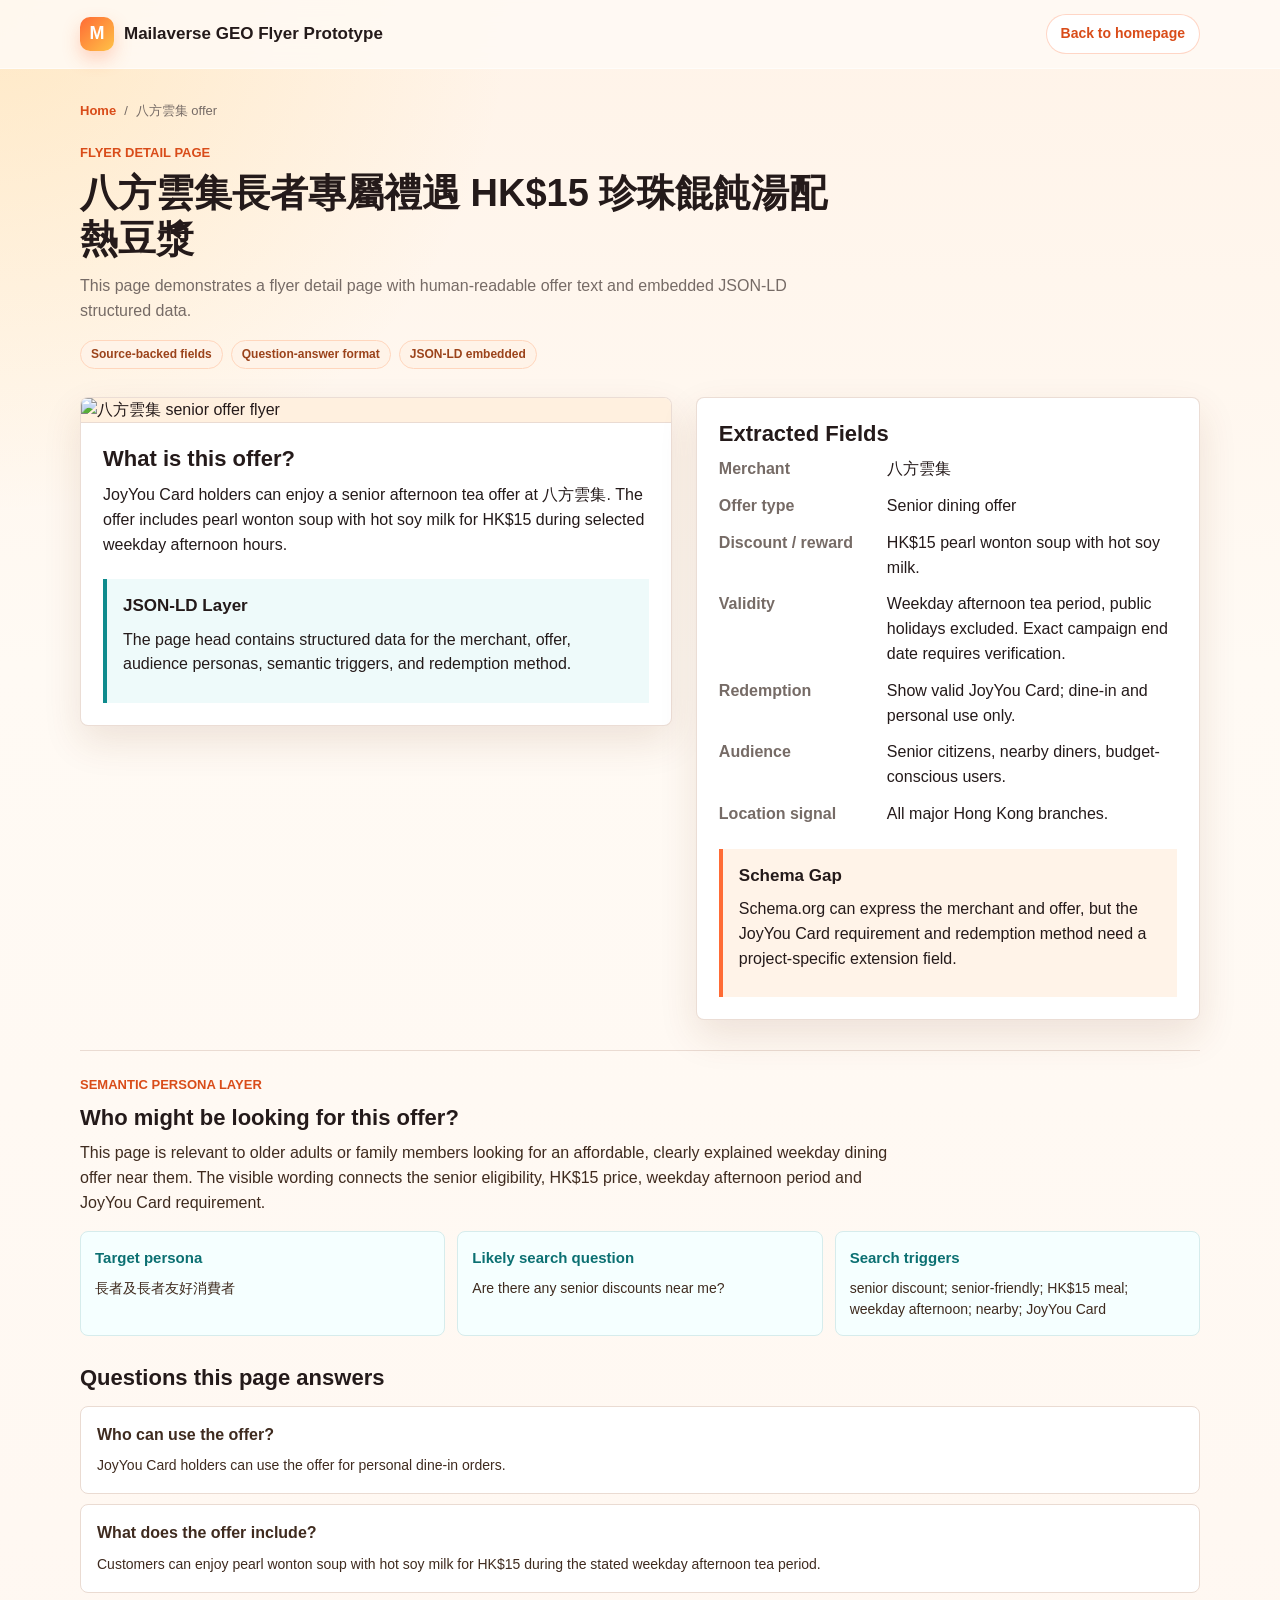
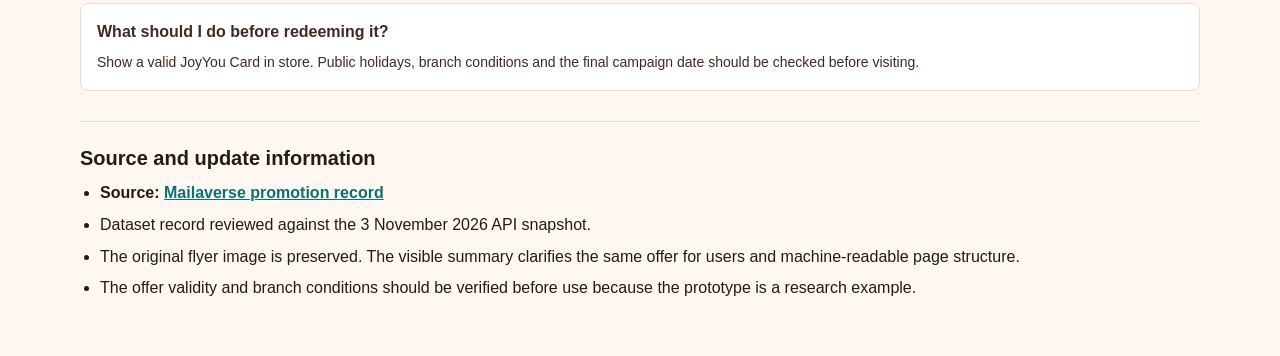
==== offers/offer_001_bafang.html @ 03ae6b52 "Add GEO flyer prototype and enable GitHub Pages. Co-authored-by: jwu07421 <jwu07421@users.noreply.gi" ====
<!doctype html>
<html lang="en">
<head>
  <meta charset="utf-8">
  <meta name="viewport" content="width=device-width, initial-scale=1">
  <title>八方雲集 HK$15 Senior Afternoon Tea Offer</title>
  <meta name="description" content="AI-readable flyer page for 八方雲集 senior afternoon tea offer with visible semantic text and embedded JSON-LD structured data.">
  <link rel="sitemap" type="application/xml" href="../sitemap.xml">
  <link rel="stylesheet" href="../assets/css/style.css">
  <script type="application/ld+json">
  {
    "@context": {
      "schema": "https://schema.org/",
      "mailaverse": "https://mailaverse.io/ns#",
      "redemptionMethod": "mailaverse:redemptionMethod",
      "audiencePersona": "mailaverse:audiencePersona",
      "semanticTriggers": "mailaverse:semanticTriggers",
      "sourcePromotionId": "mailaverse:sourcePromotionId"
    },
    "@type": "schema:Restaurant",
    "@id": "https://portal.mailaverse.io/promotions#RQ45JP22CabBpg0V3IKz",
    "sourcePromotionId": "RQ45JP22CabBpg0V3IKz",
    "schema:name": "八方雲集",
    "schema:image": "https://storage.googleapis.com/flyer-genie.firebasestorage.app/flyers/8725f884-cecf-4f3e-906e-ceb6dc8c4cad.png",
    "schema:areaServed": {
      "@type": "schema:AdministrativeArea",
      "schema:name": "Hong Kong"
    },
    "schema:makesOffer": {
      "@type": "schema:Offer",
      "schema:name": "八方雲集長者專屬禮遇 HK$15 珍珠餛飩湯配熱豆漿",
      "schema:description": "樂悠咭持有人於指定平日下午茶時段可用 HK$15 享珍珠餛飩湯配熱豆漿；只限堂食及本人使用。",
      "schema:category": "Senior dining offer",
      "schema:availability": "https://schema.org/LimitedAvailability",
      "redemptionMethod": "Show a valid JoyYou Card in store. The offer is for dine-in orders and cardholder personal use only.",
      "audiencePersona": [
        "senior_citizens",
        "nearby_diners",
        "budget_conscious_users"
      ],
      "semanticTriggers": [
        "senior afternoon tea",
        "HK$15 meal",
        "JoyYou Card",
        "Hong Kong restaurant offer",
        "dine-in discount"
      ]
    }
  }
  </script>
</head>
<body>
  <header class="site-header">
    <div class="site-header-inner">
      <div class="brand">Mailaverse GEO Flyer Prototype</div>
      <a class="nav-link" href="../index.html">Back to homepage</a>
    </div>
  </header>

  <main class="page-shell">
    <nav class="breadcrumbs" aria-label="Breadcrumb">
      <a href="../index.html">Home</a><span>/</span><span aria-current="page">八方雲集 offer</span>
    </nav>
    <section class="intro">
      <p class="eyebrow">Flyer Detail Page</p>
      <h1>八方雲集長者專屬禮遇 HK$15 珍珠餛飩湯配熱豆漿</h1>
      <p class="muted">This page demonstrates a flyer detail page with human-readable offer text and embedded JSON-LD structured data.</p>
      <div class="page-meta"><span class="meta-chip">Source-backed fields</span><span class="meta-chip">Question-answer format</span><span class="meta-chip">JSON-LD embedded</span></div>
    </section>

    <section class="detail-grid">
      <article class="panel">
        <img class="flyer-image" src="https://storage.googleapis.com/flyer-genie.firebasestorage.app/flyers/8725f884-cecf-4f3e-906e-ceb6dc8c4cad.png" alt="八方雲集 senior offer flyer">
        <div class="panel-body">
          <h2>What is this offer?</h2>
          <p>JoyYou Card holders can enjoy a senior afternoon tea offer at 八方雲集. The offer includes pearl wonton soup with hot soy milk for HK$15 during selected weekday afternoon hours.</p>
          <div class="section json-note">
            <h3>JSON-LD Layer</h3>
            <p>The page head contains structured data for the merchant, offer, audience personas, semantic triggers, and redemption method.</p>
          </div>
        </div>
      </article>

      <aside class="panel">
        <div class="panel-body">
          <h2>Extracted Fields</h2>
          <dl class="field-list">
            <dt>Merchant</dt>
            <dd>八方雲集</dd>
            <dt>Offer type</dt>
            <dd>Senior dining offer</dd>
            <dt>Discount / reward</dt>
            <dd>HK$15 pearl wonton soup with hot soy milk.</dd>
            <dt>Validity</dt>
            <dd>Weekday afternoon tea period, public holidays excluded. Exact campaign end date requires verification.</dd>
            <dt>Redemption</dt>
            <dd>Show valid JoyYou Card; dine-in and personal use only.</dd>
            <dt>Audience</dt>
            <dd>Senior citizens, nearby diners, budget-conscious users.</dd>
            <dt>Location signal</dt>
            <dd>All major Hong Kong branches.</dd>
          </dl>
          <div class="section schema-note">
            <h3>Schema Gap</h3>
            <p>Schema.org can express the merchant and offer, but the JoyYou Card requirement and redemption method need a project-specific extension field.</p>
          </div>
        </div>
      </aside>
    </section>

    <section class="persona-section" aria-labelledby="persona-heading">
      <p class="eyebrow">Semantic persona layer</p>
      <h2 id="persona-heading">Who might be looking for this offer?</h2>
      <p class="persona-summary">This page is relevant to older adults or family members looking for an affordable, clearly explained weekday dining offer near them. The visible wording connects the senior eligibility, HK$15 price, weekday afternoon period and JoyYou Card requirement.</p>
      <div class="persona-grid">
        <article class="persona-item"><h3>Target persona</h3><p>長者及長者友好消費者</p></article>
        <article class="persona-item"><h3>Likely search question</h3><p>Are there any senior discounts near me?</p></article>
        <article class="persona-item"><h3>Search triggers</h3><p>senior discount; senior-friendly; HK$15 meal; weekday afternoon; nearby; JoyYou Card</p></article>
      </div>
    </section>

    <section class="question-list" aria-labelledby="offer-questions-heading">
      <h2 id="offer-questions-heading">Questions this page answers</h2>
      <article class="question-item"><h3>Who can use the offer?</h3><p>JoyYou Card holders can use the offer for personal dine-in orders.</p></article>
      <article class="question-item"><h3>What does the offer include?</h3><p>Customers can enjoy pearl wonton soup with hot soy milk for HK$15 during the stated weekday afternoon tea period.</p></article>
      <article class="question-item"><h3>What should I do before redeeming it?</h3><p>Show a valid JoyYou Card in store. Public holidays, branch conditions and the final campaign date should be checked before visiting.</p></article>
    </section>

    <section class="source-section" aria-labelledby="source-heading">
      <h2 id="source-heading">Source and update information</h2>
      <ul class="source-list">
        <li><strong>Source:</strong> <a href="https://portal.mailaverse.io/promotions#RQ45JP22CabBpg0V3IKz">Mailaverse promotion record</a></li>
        <li>Dataset record reviewed against the 3 November 2026 API snapshot.</li>
        <li>The original flyer image is preserved. The visible summary clarifies the same offer for users and machine-readable page structure.</li>
        <li>The offer validity and branch conditions should be verified before use because the prototype is a research example.</li>
      </ul>
    </section>
  </main>
</body>
</html>
---- assets/css/style.css ----
:root {
  color-scheme: light;
  --ink: #241a1a;
  --muted: #766b66;
  --line: #eadbd2;
  --paper: #ffffff;
  --soft: #fff7f1;
  --cream: #fffaf4;
  --coral: #ff6b35;
  --coral-dark: #d94c19;
  --gold: #ffc247;
  --teal: #0f8b8d;
  --green: #12835a;
  --amber: #b46800;
  --shadow: 0 16px 38px rgba(116, 54, 24, 0.12);
}

* {
  box-sizing: border-box;
}

body {
  margin: 0;
  background:
    radial-gradient(circle at top left, rgba(255, 194, 71, 0.22), transparent 32rem),
    linear-gradient(180deg, #fff3e8 0%, #fffaf4 34%, #fff7f1 100%);
  color: var(--ink);
  font-family: Arial, Helvetica, sans-serif;
  line-height: 1.55;
}

a {
  color: inherit;
}

.site-header {
  position: sticky;
  top: 0;
  z-index: 10;
  border-bottom: 1px solid rgba(255, 255, 255, 0.62);
  background: rgba(255, 250, 244, 0.88);
  backdrop-filter: blur(14px);
}

.site-header-inner,
.page-shell {
  width: min(1120px, calc(100% - 40px));
  margin: 0 auto;
}

.site-header-inner {
  display: flex;
  align-items: center;
  justify-content: space-between;
  gap: 24px;
  min-height: 68px;
}

.brand {
  display: inline-flex;
  align-items: center;
  gap: 10px;
  font-size: 17px;
  font-weight: 700;
}

.brand::before {
  display: inline-grid;
  width: 34px;
  height: 34px;
  border-radius: 10px;
  background: linear-gradient(135deg, var(--coral), var(--gold));
  box-shadow: 0 8px 18px rgba(255, 107, 53, 0.28);
  color: #ffffff;
  content: "M";
  font-size: 18px;
  font-weight: 800;
  place-items: center;
}

.nav-link {
  border: 1px solid rgba(255, 107, 53, 0.28);
  border-radius: 999px;
  background: #ffffff;
  color: var(--coral-dark);
  font-size: 14px;
  font-weight: 700;
  padding: 8px 14px;
  text-decoration: none;
}

.page-shell {
  padding: 32px 0 48px;
}

.breadcrumbs {
  display: flex;
  gap: 8px;
  margin-bottom: 22px;
  color: var(--muted);
  font-size: 13px;
}

.breadcrumbs a {
  color: var(--coral-dark);
  font-weight: 700;
  text-decoration: none;
}

.intro {
  max-width: 780px;
  margin-bottom: 28px;
}

.lead {
  color: #3f2b1f;
  font-size: 20px;
  line-height: 1.45;
  margin-bottom: 10px;
}

.eyebrow {
  color: var(--coral-dark);
  font-size: 13px;
  font-weight: 700;
  letter-spacing: 0;
  margin: 0 0 8px;
  text-transform: uppercase;
}

h1 {
  font-size: 38px;
  line-height: 1.2;
  margin: 0 0 12px;
}

h2 {
  font-size: 22px;
  line-height: 1.25;
  margin: 0 0 10px;
}

h3 {
  font-size: 17px;
  margin: 0 0 8px;
}

p {
  margin: 0 0 12px;
}

.section-heading {
  margin-bottom: 16px;
}

.section-heading h2 {
  margin-bottom: 0;
}

.question-strip {
  border-top: 1px solid var(--line);
  border-bottom: 1px solid var(--line);
  margin: 30px 0;
  padding: 24px 0;
}

.question-grid {
  display: grid;
  grid-template-columns: repeat(3, minmax(0, 1fr));
  gap: 14px;
}

.question-item {
  border: 1px solid var(--line);
  border-radius: 8px;
  background: #ffffff;
  padding: 16px;
}

.question-item h3 {
  color: #3f2b1f;
  font-size: 16px;
}

.question-item p {
  color: var(--muted);
  font-size: 14px;
  margin-bottom: 0;
}

.source-bar {
  border-left: 4px solid var(--teal);
  background: #eefafa;
  margin: 24px 0 30px;
  padding: 14px 16px;
}

.source-bar p:last-child {
  margin-bottom: 0;
}

.source-bar a,
.source-section a {
  color: #0b7072;
  font-weight: 700;
}

.muted {
  color: var(--muted);
}

.offer-grid {
  display: grid;
  grid-template-columns: repeat(3, minmax(0, 1fr));
  gap: 20px;
}

.offer-card {
  display: flex;
  min-height: 100%;
  overflow: hidden;
  flex-direction: column;
  border: 1px solid rgba(234, 219, 210, 0.92);
  border-radius: 8px;
  background: var(--paper);
  box-shadow: var(--shadow);
  text-decoration: none;
  transition: transform 160ms ease, box-shadow 160ms ease;
}

.offer-card:hover {
  box-shadow: 0 20px 44px rgba(116, 54, 24, 0.16);
  transform: translateY(-3px);
}

.offer-card img {
  width: 100%;
  aspect-ratio: 4 / 3;
  object-fit: cover;
  background: #fff0df;
}

.offer-card-body {
  display: flex;
  flex: 1;
  flex-direction: column;
  padding: 18px;
}

.merchant {
  color: var(--coral-dark);
  font-size: 13px;
  font-weight: 700;
  margin-bottom: 7px;
}

.reward {
  color: #3f2b1f;
  font-weight: 700;
}

.tag-row {
  display: flex;
  flex-wrap: wrap;
  gap: 8px;
  margin-top: auto;
  padding-top: 12px;
}

.tag {
  border: 1px solid #ffd6bd;
  border-radius: 999px;
  background: #fff3e8;
  color: #9b431b;
  font-size: 12px;
  font-weight: 700;
  padding: 4px 9px;
}

.detail-grid {
  display: grid;
  grid-template-columns: minmax(0, 1.08fr) minmax(320px, 0.92fr);
  gap: 24px;
  align-items: start;
}

.page-meta {
  display: flex;
  flex-wrap: wrap;
  gap: 8px;
  margin-top: 16px;
}

.meta-chip {
  border: 1px solid #ffd6bd;
  border-radius: 999px;
  background: #fff3e8;
  color: #9b431b;
  font-size: 12px;
  font-weight: 700;
  padding: 4px 10px;
}

.panel {
  overflow: hidden;
  border: 1px solid rgba(234, 219, 210, 0.92);
  border-radius: 8px;
  background: var(--paper);
  box-shadow: var(--shadow);
}

.panel-body {
  padding: 22px;
}

.flyer-image {
  display: block;
  width: 100%;
  border-bottom: 1px solid var(--line);
  background: #fff0df;
}

.field-list {
  display: grid;
  grid-template-columns: 150px minmax(0, 1fr);
  gap: 12px 18px;
  margin: 0;
}

.field-list dt {
  color: var(--muted);
  font-weight: 700;
}

.field-list dd {
  margin: 0;
}

.section {
  margin-top: 22px;
}

.question-list {
  margin-top: 28px;
}

.persona-section {
  border-top: 1px solid var(--line);
  margin-top: 30px;
  padding-top: 24px;
}

.persona-summary {
  max-width: 820px;
  color: #3f2b1f;
  margin-bottom: 16px;
}

.persona-grid {
  display: grid;
  grid-template-columns: repeat(3, minmax(0, 1fr));
  gap: 12px;
}

.persona-item {
  border: 1px solid #d6ecec;
  border-radius: 8px;
  background: #f5ffff;
  padding: 14px;
}

.persona-item h3 {
  color: #0b7072;
  font-size: 15px;
}

.persona-item p {
  color: #3f2b1f;
  font-size: 14px;
  margin-bottom: 0;
}

.question-list > h2 {
  margin-bottom: 14px;
}

.question-list .question-item {
  margin-bottom: 10px;
}

.question-list .question-item p {
  color: #3f2b1f;
}

.source-section {
  border-top: 1px solid var(--line);
  margin-top: 30px;
  padding-top: 24px;
}

.source-section h2 {
  font-size: 20px;
}

.source-list,
.method-list {
  margin: 0;
  padding-left: 20px;
}

.source-list li,
.method-list li {
  margin-bottom: 7px;
}

.method-note {
  border-top: 1px solid var(--line);
  margin-top: 34px;
  padding-top: 24px;
}

.method-note h2 {
  font-size: 20px;
}

.site-footer {
  display: flex;
  align-items: center;
  justify-content: space-between;
  gap: 20px;
  border-top: 1px solid var(--line);
  margin-top: 34px;
  padding-top: 18px;
  color: var(--muted);
  font-size: 13px;
}

.site-footer p {
  margin-bottom: 0;
}

.site-footer a {
  color: var(--coral-dark);
  font-weight: 700;
  text-decoration: none;
}

.json-note {
  border-left: 4px solid var(--teal);
  background: #eefafa;
  padding: 14px 16px;
}

.schema-note {
  border-left: 4px solid var(--coral);
  background: #fff3e8;
  padding: 14px 16px;
}

.footer-note {
  margin-top: 30px;
  color: var(--muted);
  font-size: 13px;
}

@media (max-width: 860px) {
  .offer-grid,
  .question-grid,
  .detail-grid,
  .persona-grid {
    grid-template-columns: 1fr;
  }

  h1 {
    font-size: 28px;
  }

  .field-list {
    grid-template-columns: 1fr;
  }

  .site-footer {
    align-items: flex-start;
    flex-direction: column;
  }
}
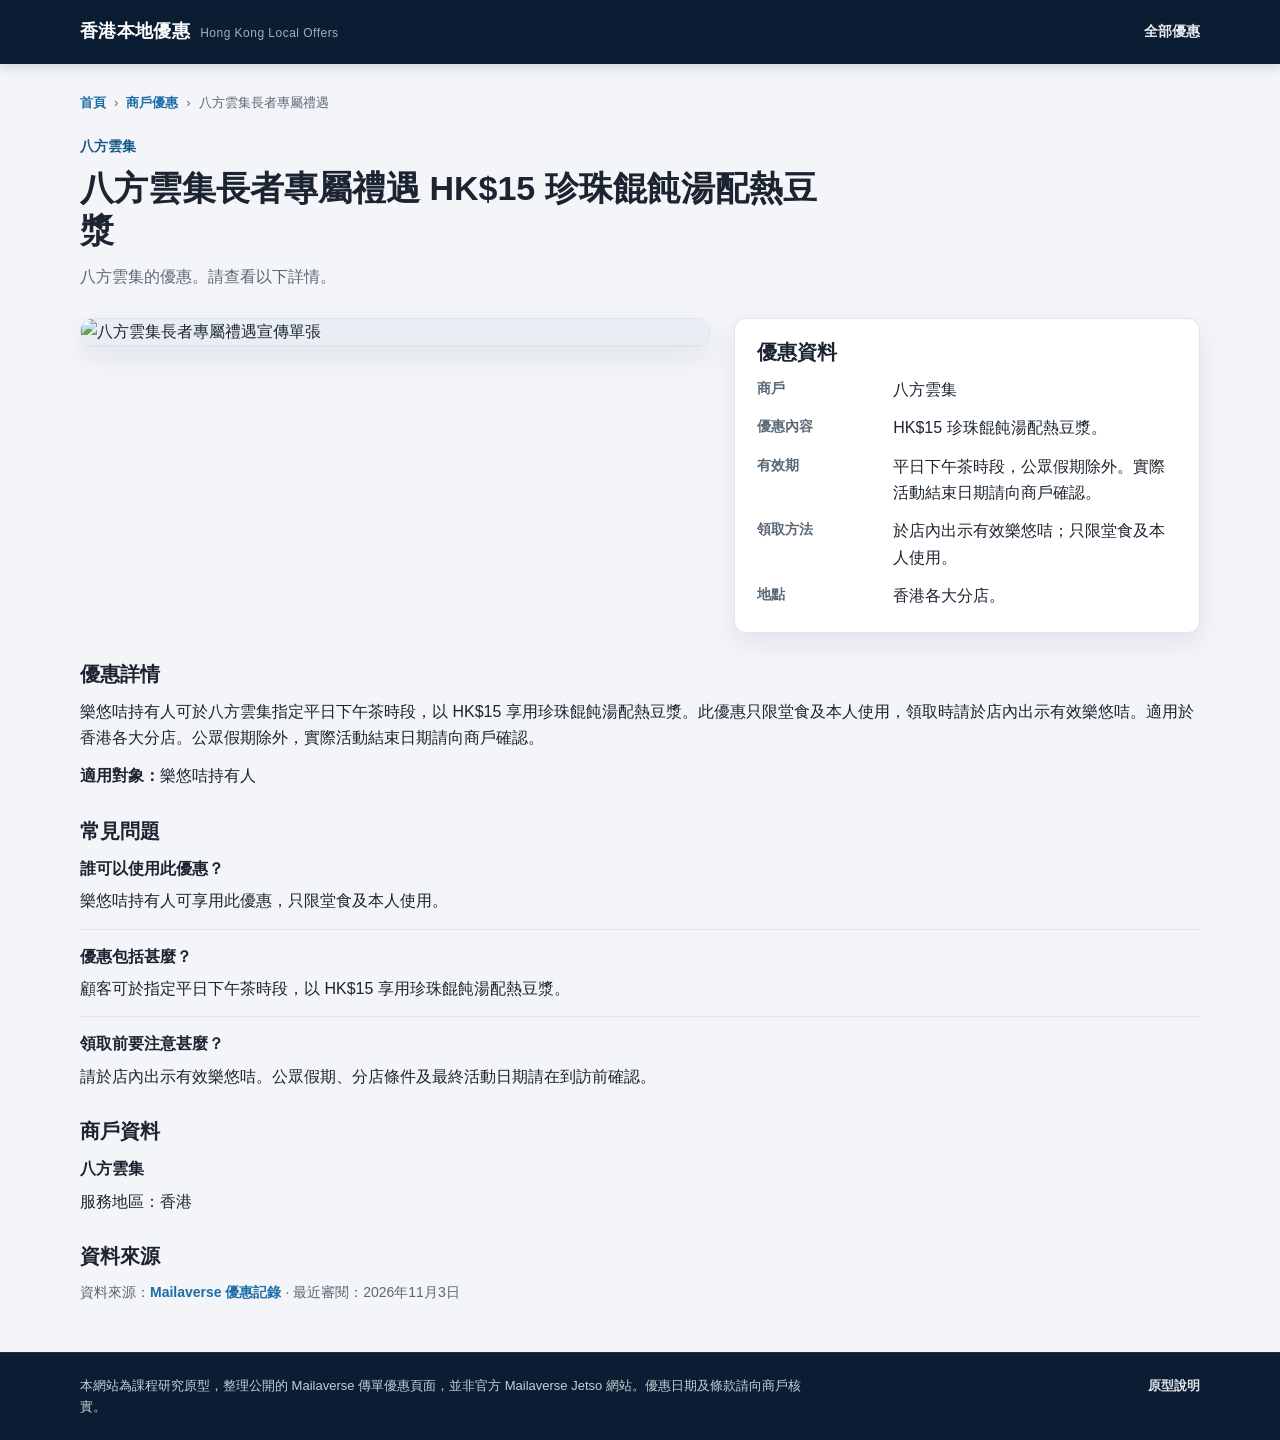
==== commit 1fdf481d: "Restyle prototype as a consumer offer directory and hide JSON-LD from the visible page. Co-authored-" ====
--- a/offers/offer_001_bafang.html
+++ b/offers/offer_001_bafang.html
@@ -1,140 +1,176 @@
 <!doctype html>
-<html lang="en">
+<html lang="zh-Hant">
 <head>
   <meta charset="utf-8">
   <meta name="viewport" content="width=device-width, initial-scale=1">
-  <title>八方雲集 HK$15 Senior Afternoon Tea Offer</title>
-  <meta name="description" content="AI-readable flyer page for 八方雲集 senior afternoon tea offer with visible semantic text and embedded JSON-LD structured data.">
+  <title>八方雲集長者專屬禮遇｜八方雲集</title>
+  <meta name="description" content="樂悠咭持有人可於八方雲集指定平日下午茶時段，以 HK$15 享用珍珠餛飩湯配熱豆漿。只限堂食及本人使用。">
   <link rel="sitemap" type="application/xml" href="../sitemap.xml">
   <link rel="stylesheet" href="../assets/css/style.css">
   <script type="application/ld+json">
-  {
-    "@context": {
-      "schema": "https://schema.org/",
+{
+  "@context": [
+    "https://schema.org",
+    {
       "mailaverse": "https://mailaverse.io/ns#",
       "redemptionMethod": "mailaverse:redemptionMethod",
       "audiencePersona": "mailaverse:audiencePersona",
       "semanticTriggers": "mailaverse:semanticTriggers",
       "sourcePromotionId": "mailaverse:sourcePromotionId"
+    }
+  ],
+  "@graph": [
+    {
+      "@type": "WebPage",
+      "@id": "https://jwu07421.github.io/geo-flyer-prototype/offers/offer_001_bafang.html#webpage",
+      "url": "https://jwu07421.github.io/geo-flyer-prototype/offers/offer_001_bafang.html",
+      "name": "八方雲集長者專屬禮遇 HK$15 珍珠餛飩湯配熱豆漿",
+      "description": "樂悠咭持有人於指定平日下午茶時段可用 HK$15 享珍珠餛飩湯配熱豆漿；只限堂食及本人使用。",
+      "inLanguage": "zh-Hant",
+      "isPartOf": {
+        "@id": "https://jwu07421.github.io/geo-flyer-prototype/#website"
+      },
+      "breadcrumb": {
+        "@id": "https://jwu07421.github.io/geo-flyer-prototype/offers/offer_001_bafang.html#breadcrumb"
+      },
+      "primaryImageOfPage": "https://storage.googleapis.com/flyer-genie.firebasestorage.app/flyers/8725f884-cecf-4f3e-906e-ceb6dc8c4cad.png",
+      "dateModified": "2026-11-03",
+      "mainEntity": {
+        "@id": "https://portal.mailaverse.io/promotions#RQ45JP22CabBpg0V3IKz"
+      }
     },
-    "@type": "schema:Restaurant",
-    "@id": "https://portal.mailaverse.io/promotions#RQ45JP22CabBpg0V3IKz",
-    "sourcePromotionId": "RQ45JP22CabBpg0V3IKz",
-    "schema:name": "八方雲集",
-    "schema:image": "https://storage.googleapis.com/flyer-genie.firebasestorage.app/flyers/8725f884-cecf-4f3e-906e-ceb6dc8c4cad.png",
-    "schema:areaServed": {
-      "@type": "schema:AdministrativeArea",
-      "schema:name": "Hong Kong"
+    {
+      "@type": "BreadcrumbList",
+      "@id": "https://jwu07421.github.io/geo-flyer-prototype/offers/offer_001_bafang.html#breadcrumb",
+      "itemListElement": [
+        {
+          "@type": "ListItem",
+          "position": 1,
+          "name": "首頁",
+          "item": "https://jwu07421.github.io/geo-flyer-prototype/"
+        },
+        {
+          "@type": "ListItem",
+          "position": 2,
+          "name": "商戶優惠",
+          "item": "https://jwu07421.github.io/geo-flyer-prototype/"
+        },
+        {
+          "@type": "ListItem",
+          "position": 3,
+          "name": "八方雲集長者專屬禮遇",
+          "item": "https://jwu07421.github.io/geo-flyer-prototype/offers/offer_001_bafang.html"
+        }
+      ]
     },
-    "schema:makesOffer": {
-      "@type": "schema:Offer",
-      "schema:name": "八方雲集長者專屬禮遇 HK$15 珍珠餛飩湯配熱豆漿",
-      "schema:description": "樂悠咭持有人於指定平日下午茶時段可用 HK$15 享珍珠餛飩湯配熱豆漿；只限堂食及本人使用。",
-      "schema:category": "Senior dining offer",
-      "schema:availability": "https://schema.org/LimitedAvailability",
-      "redemptionMethod": "Show a valid JoyYou Card in store. The offer is for dine-in orders and cardholder personal use only.",
-      "audiencePersona": [
-        "senior_citizens",
-        "nearby_diners",
-        "budget_conscious_users"
-      ],
-      "semanticTriggers": [
-        "senior afternoon tea",
-        "HK$15 meal",
-        "JoyYou Card",
-        "Hong Kong restaurant offer",
-        "dine-in discount"
-      ]
+    {
+      "@type": "Restaurant",
+      "@id": "https://portal.mailaverse.io/promotions#RQ45JP22CabBpg0V3IKz",
+      "sourcePromotionId": "RQ45JP22CabBpg0V3IKz",
+      "name": "八方雲集",
+      "image": "https://storage.googleapis.com/flyer-genie.firebasestorage.app/flyers/8725f884-cecf-4f3e-906e-ceb6dc8c4cad.png",
+      "areaServed": {
+        "@type": "AdministrativeArea",
+        "name": "Hong Kong"
+      },
+      "makesOffer": {
+        "@type": "Offer",
+        "name": "八方雲集長者專屬禮遇 HK$15 珍珠餛飩湯配熱豆漿",
+        "description": "樂悠咭持有人於指定平日下午茶時段可用 HK$15 享珍珠餛飩湯配熱豆漿；只限堂食及本人使用。",
+        "category": "Senior dining offer",
+        "availability": "https://schema.org/LimitedAvailability",
+        "redemptionMethod": "Show a valid JoyYou Card in store. The offer is for dine-in orders and cardholder personal use only.",
+        "audiencePersona": [
+          "senior_citizens",
+          "nearby_diners",
+          "budget_conscious_users"
+        ],
+        "semanticTriggers": [
+          "senior afternoon tea",
+          "HK$15 meal",
+          "JoyYou Card",
+          "Hong Kong restaurant offer",
+          "dine-in discount"
+        ]
+      }
     }
-  }
+  ]
+}
   </script>
 </head>
 <body>
   <header class="site-header">
     <div class="site-header-inner">
-      <div class="brand">Mailaverse GEO Flyer Prototype</div>
-      <a class="nav-link" href="../index.html">Back to homepage</a>
+      <a class="brand" href="../index.html">香港本地優惠<span class="brand-sub">Hong Kong Local Offers</span></a>
+      <a class="nav-link" href="../index.html">全部優惠</a>
     </div>
   </header>
 
   <main class="page-shell">
-    <nav class="breadcrumbs" aria-label="Breadcrumb">
-      <a href="../index.html">Home</a><span>/</span><span aria-current="page">八方雲集 offer</span>
+    <nav class="breadcrumbs" aria-label="導覽路徑">
+      <a href="../index.html">首頁</a><span>›</span><a href="../index.html">商戶優惠</a><span>›</span><span aria-current="page">八方雲集長者專屬禮遇</span>
     </nav>
+
     <section class="intro">
-      <p class="eyebrow">Flyer Detail Page</p>
+      <p class="merchant-kicker">八方雲集</p>
       <h1>八方雲集長者專屬禮遇 HK$15 珍珠餛飩湯配熱豆漿</h1>
-      <p class="muted">This page demonstrates a flyer detail page with human-readable offer text and embedded JSON-LD structured data.</p>
-      <div class="page-meta"><span class="meta-chip">Source-backed fields</span><span class="meta-chip">Question-answer format</span><span class="meta-chip">JSON-LD embedded</span></div>
+      <p class="hero-intro">八方雲集的優惠。請查看以下詳情。</p>
     </section>
 
     <section class="detail-grid">
       <article class="panel">
-        <img class="flyer-image" src="https://storage.googleapis.com/flyer-genie.firebasestorage.app/flyers/8725f884-cecf-4f3e-906e-ceb6dc8c4cad.png" alt="八方雲集 senior offer flyer">
-        <div class="panel-body">
-          <h2>What is this offer?</h2>
-          <p>JoyYou Card holders can enjoy a senior afternoon tea offer at 八方雲集. The offer includes pearl wonton soup with hot soy milk for HK$15 during selected weekday afternoon hours.</p>
-          <div class="section json-note">
-            <h3>JSON-LD Layer</h3>
-            <p>The page head contains structured data for the merchant, offer, audience personas, semantic triggers, and redemption method.</p>
-          </div>
-        </div>
+        <img class="flyer-image" src="https://storage.googleapis.com/flyer-genie.firebasestorage.app/flyers/8725f884-cecf-4f3e-906e-ceb6dc8c4cad.png" alt="八方雲集長者專屬禮遇宣傳單張">
       </article>
 
       <aside class="panel">
         <div class="panel-body">
-          <h2>Extracted Fields</h2>
+          <h2>優惠資料</h2>
           <dl class="field-list">
-            <dt>Merchant</dt>
+            <dt>商戶</dt>
             <dd>八方雲集</dd>
-            <dt>Offer type</dt>
-            <dd>Senior dining offer</dd>
-            <dt>Discount / reward</dt>
-            <dd>HK$15 pearl wonton soup with hot soy milk.</dd>
-            <dt>Validity</dt>
-            <dd>Weekday afternoon tea period, public holidays excluded. Exact campaign end date requires verification.</dd>
-            <dt>Redemption</dt>
-            <dd>Show valid JoyYou Card; dine-in and personal use only.</dd>
-            <dt>Audience</dt>
-            <dd>Senior citizens, nearby diners, budget-conscious users.</dd>
-            <dt>Location signal</dt>
-            <dd>All major Hong Kong branches.</dd>
+            <dt>優惠內容</dt>
+            <dd>HK$15 珍珠餛飩湯配熱豆漿。</dd>
+            <dt>有效期</dt>
+            <dd>平日下午茶時段，公眾假期除外。實際活動結束日期請向商戶確認。</dd>
+            <dt>領取方法</dt>
+            <dd>於店內出示有效樂悠咭；只限堂食及本人使用。</dd>
+            <dt>地點</dt>
+            <dd>香港各大分店。</dd>
           </dl>
-          <div class="section schema-note">
-            <h3>Schema Gap</h3>
-            <p>Schema.org can express the merchant and offer, but the JoyYou Card requirement and redemption method need a project-specific extension field.</p>
-          </div>
         </div>
       </aside>
     </section>
 
-    <section class="persona-section" aria-labelledby="persona-heading">
-      <p class="eyebrow">Semantic persona layer</p>
-      <h2 id="persona-heading">Who might be looking for this offer?</h2>
-      <p class="persona-summary">This page is relevant to older adults or family members looking for an affordable, clearly explained weekday dining offer near them. The visible wording connects the senior eligibility, HK$15 price, weekday afternoon period and JoyYou Card requirement.</p>
-      <div class="persona-grid">
-        <article class="persona-item"><h3>Target persona</h3><p>長者及長者友好消費者</p></article>
-        <article class="persona-item"><h3>Likely search question</h3><p>Are there any senior discounts near me?</p></article>
-        <article class="persona-item"><h3>Search triggers</h3><p>senior discount; senior-friendly; HK$15 meal; weekday afternoon; nearby; JoyYou Card</p></article>
-      </div>
+    <section class="section" aria-labelledby="details-heading">
+      <h2 id="details-heading">優惠詳情</h2>
+      <p>樂悠咭持有人可於八方雲集指定平日下午茶時段，以 HK$15 享用珍珠餛飩湯配熱豆漿。此優惠只限堂食及本人使用，領取時請於店內出示有效樂悠咭。適用於香港各大分店。公眾假期除外，實際活動結束日期請向商戶確認。</p>
+      <p class="audience-line"><strong>適用對象：</strong>樂悠咭持有人</p>
     </section>
 
-    <section class="question-list" aria-labelledby="offer-questions-heading">
-      <h2 id="offer-questions-heading">Questions this page answers</h2>
-      <article class="question-item"><h3>Who can use the offer?</h3><p>JoyYou Card holders can use the offer for personal dine-in orders.</p></article>
-      <article class="question-item"><h3>What does the offer include?</h3><p>Customers can enjoy pearl wonton soup with hot soy milk for HK$15 during the stated weekday afternoon tea period.</p></article>
-      <article class="question-item"><h3>What should I do before redeeming it?</h3><p>Show a valid JoyYou Card in store. Public holidays, branch conditions and the final campaign date should be checked before visiting.</p></article>
+    <section class="section question-list" aria-labelledby="faq-heading">
+      <h2 id="faq-heading">常見問題</h2>
+        <article class="question-item"><h3>誰可以使用此優惠？</h3><p>樂悠咭持有人可享用此優惠，只限堂食及本人使用。</p></article>
+        <article class="question-item"><h3>優惠包括甚麼？</h3><p>顧客可於指定平日下午茶時段，以 HK$15 享用珍珠餛飩湯配熱豆漿。</p></article>
+        <article class="question-item"><h3>領取前要注意甚麼？</h3><p>請於店內出示有效樂悠咭。公眾假期、分店條件及最終活動日期請在到訪前確認。</p></article>
     </section>
 
-    <section class="source-section" aria-labelledby="source-heading">
-      <h2 id="source-heading">Source and update information</h2>
-      <ul class="source-list">
-        <li><strong>Source:</strong> <a href="https://portal.mailaverse.io/promotions#RQ45JP22CabBpg0V3IKz">Mailaverse promotion record</a></li>
-        <li>Dataset record reviewed against the 3 November 2026 API snapshot.</li>
-        <li>The original flyer image is preserved. The visible summary clarifies the same offer for users and machine-readable page structure.</li>
-        <li>The offer validity and branch conditions should be verified before use because the prototype is a research example.</li>
-      </ul>
+    <section class="section merchant-block" aria-labelledby="merchant-heading">
+      <h2 id="merchant-heading">商戶資料</h2>
+      <p class="merchant-name">八方雲集</p>
+      <p>服務地區：香港</p>
+    </section>
+
+    <section class="section" aria-labelledby="source-heading">
+      <h2 id="source-heading">資料來源</h2>
+      <p class="source-line">資料來源：<a href="https://portal.mailaverse.io/promotions#RQ45JP22CabBpg0V3IKz">Mailaverse 優惠記錄</a> · 最近審閱：<time datetime="2026-11-03">2026年11月3日</time></p>
     </section>
   </main>
+
+    <footer class="site-footer">
+      <div class="site-footer-inner">
+        <p>本網站為課程研究原型，整理公開的 Mailaverse 傳單優惠頁面，並非官方 Mailaverse Jetso 網站。優惠日期及條款請向商戶核實。</p>
+        <a href="../README.md">原型說明</a>
+      </div>
+    </footer>
 </body>
 </html>
--- a/assets/css/style.css
+++ b/assets/css/style.css
@@ -1,45 +1,58 @@
+/* Hong Kong local offers directory — consumer-facing layout.
+   Structured data lives only in each page <head> as JSON-LD. */
+
 :root {
   color-scheme: light;
-  --ink: #241a1a;
-  --muted: #766b66;
-  --line: #eadbd2;
+  --navy: #0a1d33;
+  --navy-soft: #143049;
+  --ink: #1b2430;
+  --muted: #5a6876;
+  --line: #dfe5eb;
   --paper: #ffffff;
-  --soft: #fff7f1;
-  --cream: #fffaf4;
-  --coral: #ff6b35;
-  --coral-dark: #d94c19;
-  --gold: #ffc247;
-  --teal: #0f8b8d;
-  --green: #12835a;
-  --amber: #b46800;
-  --shadow: 0 16px 38px rgba(116, 54, 24, 0.12);
+  --bg: #f3f5f8;
+  --accent: #1b6ea8;
+  --accent-dark: #155a8a;
+  --chip-bg: #eef3f8;
+  --chip-ink: #1a3a55;
+  --shadow: 0 10px 28px rgba(10, 29, 51, 0.08);
 }
 
 * {
   box-sizing: border-box;
 }
 
+html {
+  scroll-behavior: smooth;
+}
+
 body {
   margin: 0;
-  background:
-    radial-gradient(circle at top left, rgba(255, 194, 71, 0.22), transparent 32rem),
-    linear-gradient(180deg, #fff3e8 0%, #fffaf4 34%, #fff7f1 100%);
+  background: var(--bg);
   color: var(--ink);
-  font-family: Arial, Helvetica, sans-serif;
-  line-height: 1.55;
+  font-family: "PingFang TC", "Hiragino Sans CNS", "Noto Sans TC", "Microsoft JhengHei", Arial, Helvetica, sans-serif;
+  line-height: 1.65;
 }
 
 a {
-  color: inherit;
+  color: var(--accent);
+}
+
+a:hover {
+  color: var(--accent-dark);
+}
+
+img {
+  max-width: 100%;
+  height: auto;
 }
 
 .site-header {
   position: sticky;
   top: 0;
   z-index: 10;
-  border-bottom: 1px solid rgba(255, 255, 255, 0.62);
-  background: rgba(255, 250, 244, 0.88);
-  backdrop-filter: blur(14px);
+  background: var(--navy);
+  color: #ffffff;
+  box-shadow: 0 2px 12px rgba(10, 29, 51, 0.18);
 }
 
 .site-header-inner,
@@ -53,48 +66,51 @@
   align-items: center;
   justify-content: space-between;
   gap: 24px;
-  min-height: 68px;
+  min-height: 64px;
 }
 
 .brand {
   display: inline-flex;
+  align-items: baseline;
+  gap: 10px;
+  color: #ffffff;
+  font-size: 18px;
+  font-weight: 700;
+  letter-spacing: 0.02em;
+  text-decoration: none;
+}
+
+.brand:hover {
+  color: #ffffff;
+}
+
+.brand-sub {
+  color: rgba(255, 255, 255, 0.64);
+  font-size: 12px;
+  font-weight: 500;
+  letter-spacing: 0.04em;
+}
+
+.nav-link {
+  color: rgba(255, 255, 255, 0.92);
+  font-size: 14px;
+  font-weight: 600;
+  text-decoration: none;
+}
+
+.nav-link:hover {
+  color: #ffffff;
+  text-decoration: underline;
+}
+
+.page-shell {
+  padding: 28px 0 48px;
+}
+
+.breadcrumbs {
+  display: flex;
+  flex-wrap: wrap;
   align-items: center;
-  gap: 10px;
-  font-size: 17px;
-  font-weight: 700;
-}
-
-.brand::before {
-  display: inline-grid;
-  width: 34px;
-  height: 34px;
-  border-radius: 10px;
-  background: linear-gradient(135deg, var(--coral), var(--gold));
-  box-shadow: 0 8px 18px rgba(255, 107, 53, 0.28);
-  color: #ffffff;
-  content: "M";
-  font-size: 18px;
-  font-weight: 800;
-  place-items: center;
-}
-
-.nav-link {
-  border: 1px solid rgba(255, 107, 53, 0.28);
-  border-radius: 999px;
-  background: #ffffff;
-  color: var(--coral-dark);
-  font-size: 14px;
-  font-weight: 700;
-  padding: 8px 14px;
-  text-decoration: none;
-}
-
-.page-shell {
-  padding: 32px 0 48px;
-}
-
-.breadcrumbs {
-  display: flex;
   gap: 8px;
   margin-bottom: 22px;
   color: var(--muted);
@@ -102,53 +118,61 @@
 }
 
 .breadcrumbs a {
-  color: var(--coral-dark);
-  font-weight: 700;
-  text-decoration: none;
+  color: var(--accent);
+  font-weight: 600;
+  text-decoration: none;
+}
+
+.breadcrumbs a:hover {
+  text-decoration: underline;
 }
 
 .intro {
-  max-width: 780px;
+  max-width: 760px;
   margin-bottom: 28px;
 }
 
-.lead {
-  color: #3f2b1f;
+.merchant-kicker {
+  color: var(--accent-dark);
+  font-size: 14px;
+  font-weight: 700;
+  margin: 0 0 8px;
+}
+
+h1 {
+  font-size: 34px;
+  line-height: 1.25;
+  margin: 0 0 12px;
+}
+
+h2 {
   font-size: 20px;
-  line-height: 1.45;
-  margin-bottom: 10px;
-}
-
-.eyebrow {
-  color: var(--coral-dark);
-  font-size: 13px;
-  font-weight: 700;
-  letter-spacing: 0;
-  margin: 0 0 8px;
-  text-transform: uppercase;
-}
-
-h1 {
-  font-size: 38px;
-  line-height: 1.2;
+  line-height: 1.3;
   margin: 0 0 12px;
 }
 
-h2 {
-  font-size: 22px;
-  line-height: 1.25;
-  margin: 0 0 10px;
-}
-
 h3 {
-  font-size: 17px;
-  margin: 0 0 8px;
+  font-size: 16px;
+  margin: 0 0 6px;
 }
 
 p {
   margin: 0 0 12px;
 }
 
+.lead {
+  color: var(--ink);
+  font-size: 18px;
+  line-height: 1.55;
+  margin-bottom: 0;
+}
+
+.hero-intro {
+  color: var(--muted);
+  font-size: 16px;
+  margin-bottom: 0;
+}
+
 .section-heading {
   margin-bottom: 16px;
 }
@@ -157,52 +181,50 @@
   margin-bottom: 0;
 }
 
-.question-strip {
-  border-top: 1px solid var(--line);
-  border-bottom: 1px solid var(--line);
-  margin: 30px 0;
-  padding: 24px 0;
-}
-
-.question-grid {
+.help-strip {
+  margin: 8px 0 28px;
+}
+
+.help-grid {
   display: grid;
   grid-template-columns: repeat(3, minmax(0, 1fr));
   gap: 14px;
 }
 
-.question-item {
+.help-item {
   border: 1px solid var(--line);
-  border-radius: 8px;
-  background: #ffffff;
-  padding: 16px;
-}
-
-.question-item h3 {
-  color: #3f2b1f;
-  font-size: 16px;
-}
-
-.question-item p {
+  border-radius: 10px;
+  background: var(--paper);
+  padding: 16px 18px;
+}
+
+.help-item h3 {
+  font-size: 15px;
+}
+
+.help-item p {
   color: var(--muted);
   font-size: 14px;
   margin-bottom: 0;
 }
 
 .source-bar {
-  border-left: 4px solid var(--teal);
-  background: #eefafa;
-  margin: 24px 0 30px;
-  padding: 14px 16px;
-}
-
-.source-bar p:last-child {
-  margin-bottom: 0;
+  color: var(--muted);
+  font-size: 14px;
+  margin: 0 0 28px;
 }
 
 .source-bar a,
-.source-section a {
-  color: #0b7072;
-  font-weight: 700;
+.source-line a,
+.merchant-block a {
+  font-weight: 600;
+  text-decoration: none;
+}
+
+.source-bar a:hover,
+.source-line a:hover,
+.merchant-block a:hover {
+  text-decoration: underline;
 }
 
 .muted {
@@ -220,16 +242,18 @@
   min-height: 100%;
   overflow: hidden;
   flex-direction: column;
-  border: 1px solid rgba(234, 219, 210, 0.92);
-  border-radius: 8px;
+  border: 1px solid var(--line);
+  border-radius: 12px;
   background: var(--paper);
   box-shadow: var(--shadow);
   text-decoration: none;
+  color: inherit;
   transition: transform 160ms ease, box-shadow 160ms ease;
 }
 
 .offer-card:hover {
-  box-shadow: 0 20px 44px rgba(116, 54, 24, 0.16);
+  color: inherit;
+  box-shadow: 0 16px 36px rgba(10, 29, 51, 0.14);
   transform: translateY(-3px);
 }
 
@@ -237,26 +261,33 @@
   width: 100%;
   aspect-ratio: 4 / 3;
   object-fit: cover;
-  background: #fff0df;
+  background: #e8eef3;
 }
 
 .offer-card-body {
   display: flex;
   flex: 1;
   flex-direction: column;
-  padding: 18px;
-}
-
-.merchant {
-  color: var(--coral-dark);
+  padding: 16px 18px 18px;
+}
+
+.offer-card .merchant {
+  color: var(--accent-dark);
   font-size: 13px;
   font-weight: 700;
-  margin-bottom: 7px;
+  margin-bottom: 6px;
+}
+
+.offer-card h2 {
+  font-size: 18px;
+  margin-bottom: 8px;
 }
 
 .reward {
-  color: #3f2b1f;
-  font-weight: 700;
+  color: var(--ink);
+  font-size: 14px;
+  font-weight: 600;
+  margin-bottom: 0;
 }
 
 .tag-row {
@@ -264,71 +295,56 @@
   flex-wrap: wrap;
   gap: 8px;
   margin-top: auto;
-  padding-top: 12px;
+  padding-top: 14px;
 }
 
 .tag {
-  border: 1px solid #ffd6bd;
   border-radius: 999px;
-  background: #fff3e8;
-  color: #9b431b;
+  background: var(--chip-bg);
+  color: var(--chip-ink);
   font-size: 12px;
   font-weight: 700;
-  padding: 4px 9px;
+  padding: 4px 10px;
 }
 
 .detail-grid {
   display: grid;
-  grid-template-columns: minmax(0, 1.08fr) minmax(320px, 0.92fr);
+  grid-template-columns: minmax(0, 1.15fr) minmax(280px, 0.85fr);
   gap: 24px;
   align-items: start;
 }
 
-.page-meta {
-  display: flex;
-  flex-wrap: wrap;
-  gap: 8px;
-  margin-top: 16px;
-}
-
-.meta-chip {
-  border: 1px solid #ffd6bd;
-  border-radius: 999px;
-  background: #fff3e8;
-  color: #9b431b;
-  font-size: 12px;
-  font-weight: 700;
-  padding: 4px 10px;
-}
-
 .panel {
   overflow: hidden;
-  border: 1px solid rgba(234, 219, 210, 0.92);
-  border-radius: 8px;
+  border: 1px solid var(--line);
+  border-radius: 12px;
   background: var(--paper);
   box-shadow: var(--shadow);
 }
 
 .panel-body {
-  padding: 22px;
+  padding: 20px 22px 22px;
 }
 
 .flyer-image {
   display: block;
   width: 100%;
+  max-height: 720px;
+  object-fit: contain;
+  background: #e8eef3;
   border-bottom: 1px solid var(--line);
-  background: #fff0df;
 }
 
 .field-list {
   display: grid;
-  grid-template-columns: 150px minmax(0, 1fr);
-  gap: 12px 18px;
+  grid-template-columns: 7.5rem minmax(0, 1fr);
+  gap: 12px 16px;
   margin: 0;
 }
 
 .field-list dt {
   color: var(--muted);
+  font-size: 14px;
   font-weight: 700;
 }
 
@@ -337,150 +353,113 @@
 }
 
 .section {
-  margin-top: 22px;
-}
-
-.question-list {
   margin-top: 28px;
 }
 
-.persona-section {
-  border-top: 1px solid var(--line);
-  margin-top: 30px;
-  padding-top: 24px;
-}
-
-.persona-summary {
-  max-width: 820px;
-  color: #3f2b1f;
-  margin-bottom: 16px;
-}
-
-.persona-grid {
-  display: grid;
-  grid-template-columns: repeat(3, minmax(0, 1fr));
-  gap: 12px;
-}
-
-.persona-item {
-  border: 1px solid #d6ecec;
-  border-radius: 8px;
-  background: #f5ffff;
-  padding: 14px;
-}
-
-.persona-item h3 {
-  color: #0b7072;
-  font-size: 15px;
-}
-
-.persona-item p {
-  color: #3f2b1f;
-  font-size: 14px;
-  margin-bottom: 0;
-}
-
-.question-list > h2 {
-  margin-bottom: 14px;
+.audience-line {
+  margin-top: 8px;
+  color: var(--ink);
 }
 
 .question-list .question-item {
-  margin-bottom: 10px;
+  border-bottom: 1px solid var(--line);
+  padding: 14px 0;
+}
+
+.question-list .question-item:first-of-type {
+  padding-top: 0;
+}
+
+.question-list .question-item:last-child {
+  border-bottom: 0;
+  padding-bottom: 0;
 }
 
 .question-list .question-item p {
-  color: #3f2b1f;
-}
-
-.source-section {
-  border-top: 1px solid var(--line);
-  margin-top: 30px;
-  padding-top: 24px;
-}
-
-.source-section h2 {
-  font-size: 20px;
-}
-
-.source-list,
-.method-list {
-  margin: 0;
-  padding-left: 20px;
-}
-
-.source-list li,
-.method-list li {
-  margin-bottom: 7px;
-}
-
-.method-note {
-  border-top: 1px solid var(--line);
-  margin-top: 34px;
-  padding-top: 24px;
-}
-
-.method-note h2 {
-  font-size: 20px;
+  margin-bottom: 0;
+}
+
+.merchant-block p {
+  margin-bottom: 6px;
+}
+
+.merchant-block p:last-child {
+  margin-bottom: 0;
+}
+
+.merchant-name {
+  font-weight: 700;
+}
+
+.source-line {
+  color: var(--muted);
+  font-size: 14px;
+  margin-bottom: 0;
 }
 
 .site-footer {
-  display: flex;
-  align-items: center;
+  border-top: 1px solid rgba(255, 255, 255, 0.08);
+  background: var(--navy);
+  color: rgba(255, 255, 255, 0.78);
+  font-size: 13px;
+}
+
+.site-footer-inner {
+  width: min(1120px, calc(100% - 40px));
+  margin: 0 auto;
+  display: flex;
+  align-items: flex-start;
   justify-content: space-between;
   gap: 20px;
-  border-top: 1px solid var(--line);
-  margin-top: 34px;
-  padding-top: 18px;
-  color: var(--muted);
-  font-size: 13px;
+  padding: 22px 0;
 }
 
 .site-footer p {
-  margin-bottom: 0;
+  margin: 0;
+  max-width: 46rem;
 }
 
 .site-footer a {
-  color: var(--coral-dark);
-  font-weight: 700;
-  text-decoration: none;
-}
-
-.json-note {
-  border-left: 4px solid var(--teal);
-  background: #eefafa;
-  padding: 14px 16px;
-}
-
-.schema-note {
-  border-left: 4px solid var(--coral);
-  background: #fff3e8;
-  padding: 14px 16px;
-}
-
-.footer-note {
-  margin-top: 30px;
-  color: var(--muted);
-  font-size: 13px;
-}
-
-@media (max-width: 860px) {
+  color: rgba(255, 255, 255, 0.88);
+  font-weight: 600;
+  text-decoration: none;
+  white-space: nowrap;
+}
+
+.site-footer a:hover {
+  color: #ffffff;
+  text-decoration: underline;
+}
+
+@media (max-width: 900px) {
   .offer-grid,
-  .question-grid,
-  .detail-grid,
-  .persona-grid {
+  .help-grid,
+  .detail-grid {
     grid-template-columns: 1fr;
   }
 
   h1 {
-    font-size: 28px;
+    font-size: 26px;
   }
 
   .field-list {
     grid-template-columns: 1fr;
-  }
-
-  .site-footer {
-    align-items: flex-start;
+    gap: 4px;
+  }
+
+  .field-list dt {
+    margin-top: 8px;
+  }
+
+  .field-list dt:first-child {
+    margin-top: 0;
+  }
+
+  .site-footer-inner {
     flex-direction: column;
   }
-}
+
+  .brand-sub {
+    display: none;
+  }
+}
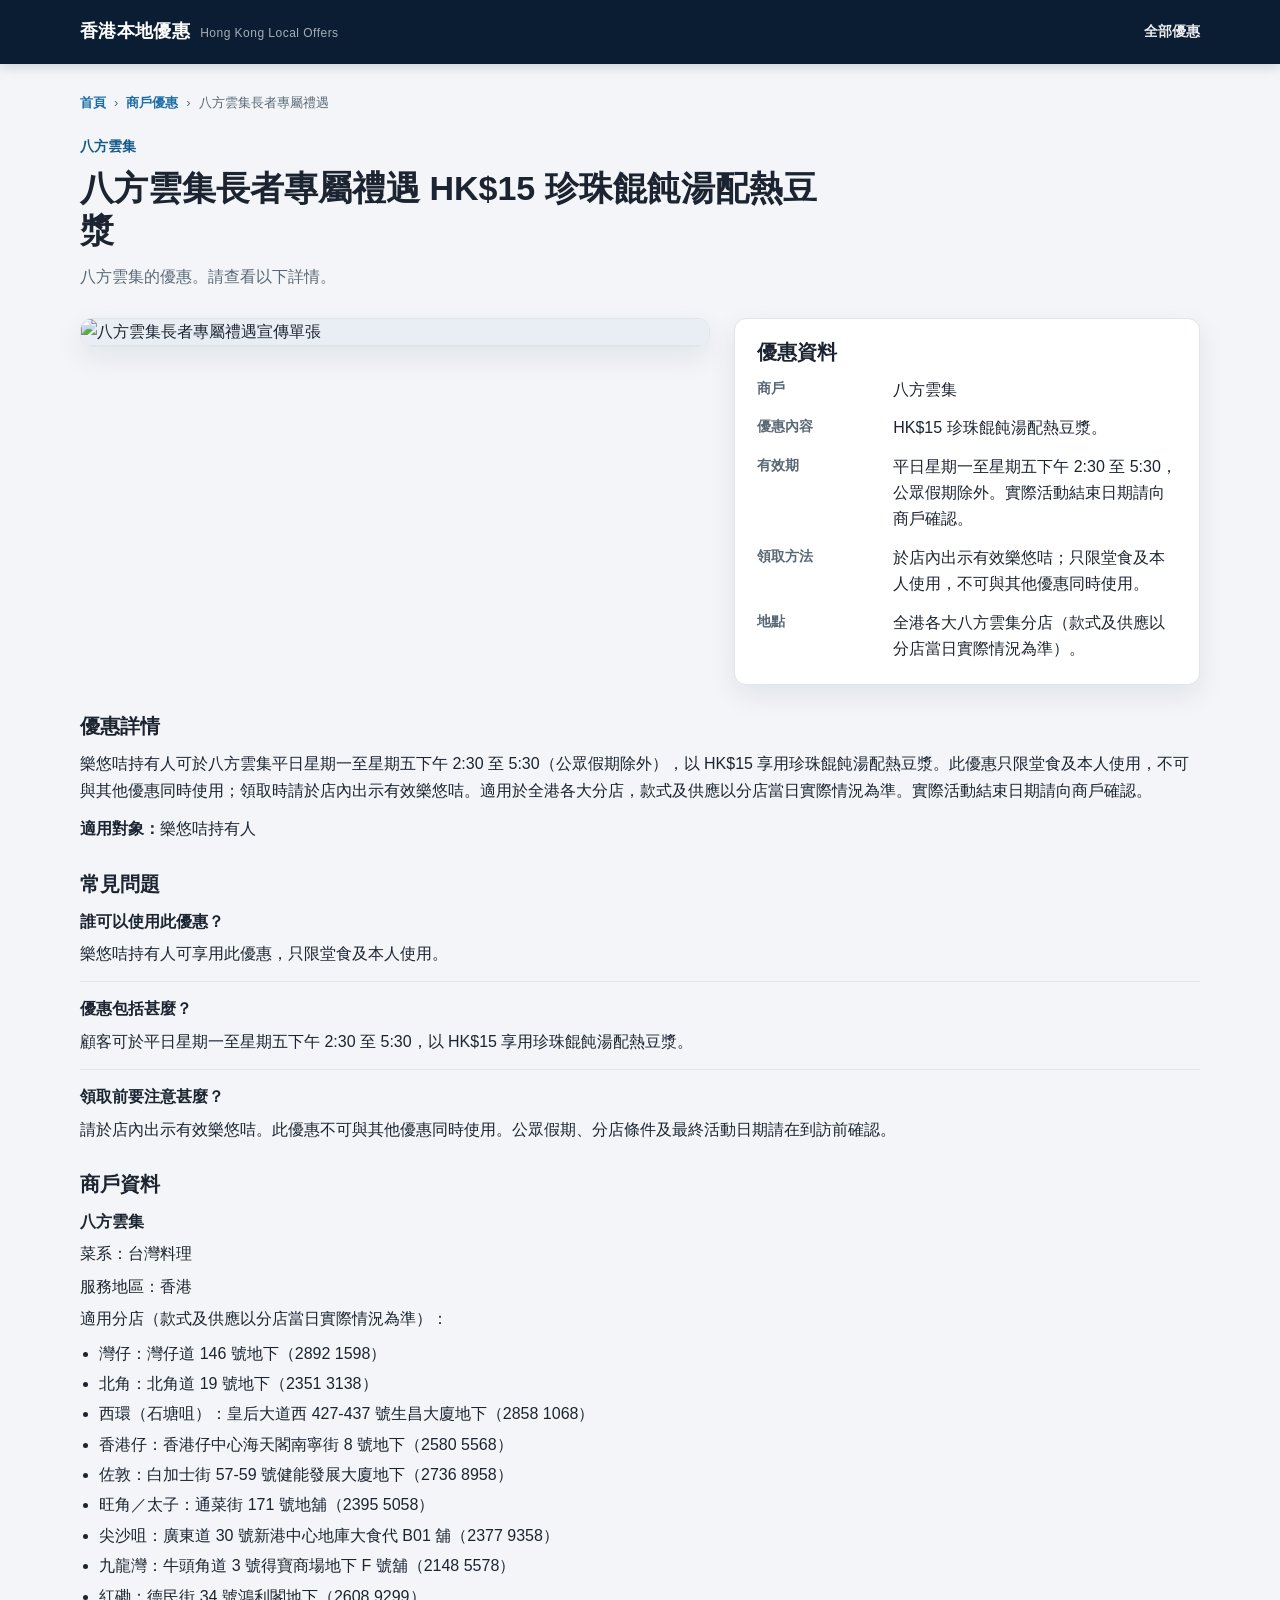
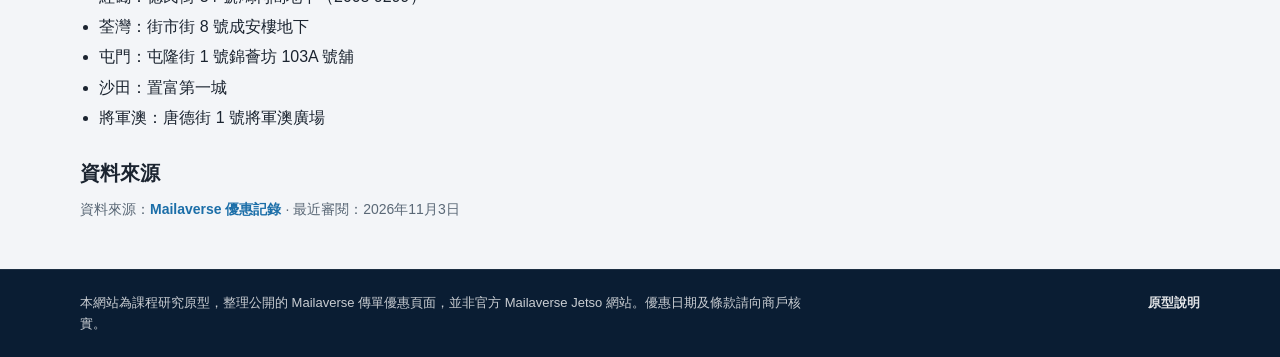
==== commit 0bafa1bd: "Add sourced local-business fields to offer structured data. Co-authored-by: jwu07421 <jwu07421@users" ====
--- a/offers/offer_001_bafang.html
+++ b/offers/offer_001_bafang.html
@@ -4,7 +4,7 @@
   <meta charset="utf-8">
   <meta name="viewport" content="width=device-width, initial-scale=1">
   <title>八方雲集長者專屬禮遇｜八方雲集</title>
-  <meta name="description" content="樂悠咭持有人可於八方雲集指定平日下午茶時段，以 HK$15 享用珍珠餛飩湯配熱豆漿。只限堂食及本人使用。">
+  <meta name="description" content="樂悠咭持有人可於八方雲集平日星期一至星期五下午 2:30 至 5:30（公眾假期除外），以 HK$15 享用珍珠餛飩湯配熱豆漿。只限堂食及本人使用，不可與其他優惠同時使用。">
   <link rel="sitemap" type="application/xml" href="../sitemap.xml">
   <link rel="stylesheet" href="../assets/css/style.css">
   <script type="application/ld+json">
@@ -25,7 +25,7 @@
       "@id": "https://jwu07421.github.io/geo-flyer-prototype/offers/offer_001_bafang.html#webpage",
       "url": "https://jwu07421.github.io/geo-flyer-prototype/offers/offer_001_bafang.html",
       "name": "八方雲集長者專屬禮遇 HK$15 珍珠餛飩湯配熱豆漿",
-      "description": "樂悠咭持有人於指定平日下午茶時段可用 HK$15 享珍珠餛飩湯配熱豆漿；只限堂食及本人使用。",
+      "description": "樂悠咭持有人於平日星期一至星期五下午 2:30 至 5:30（公眾假期除外）可用 HK$15 享珍珠餛飩湯配熱豆漿；只限堂食及本人使用，不可與其他優惠同時使用。",
       "inLanguage": "zh-Hant",
       "isPartOf": {
         "@id": "https://jwu07421.github.io/geo-flyer-prototype/#website"
@@ -34,7 +34,7 @@
         "@id": "https://jwu07421.github.io/geo-flyer-prototype/offers/offer_001_bafang.html#breadcrumb"
       },
       "primaryImageOfPage": "https://storage.googleapis.com/flyer-genie.firebasestorage.app/flyers/8725f884-cecf-4f3e-906e-ceb6dc8c4cad.png",
-      "dateModified": "2026-11-03",
+      "dateModified": "2026-11-15",
       "mainEntity": {
         "@id": "https://portal.mailaverse.io/promotions#RQ45JP22CabBpg0V3IKz"
       }
@@ -76,10 +76,10 @@
       "makesOffer": {
         "@type": "Offer",
         "name": "八方雲集長者專屬禮遇 HK$15 珍珠餛飩湯配熱豆漿",
-        "description": "樂悠咭持有人於指定平日下午茶時段可用 HK$15 享珍珠餛飩湯配熱豆漿；只限堂食及本人使用。",
+        "description": "樂悠咭持有人於平日星期一至星期五下午 2:30 至 5:30（公眾假期除外）可用 HK$15 享珍珠餛飩湯配熱豆漿；只限堂食及本人使用，不可與其他優惠同時使用。",
         "category": "Senior dining offer",
         "availability": "https://schema.org/LimitedAvailability",
-        "redemptionMethod": "Show a valid JoyYou Card in store. The offer is for dine-in orders and cardholder personal use only.",
+        "redemptionMethod": "Show a valid JoyYou Card in store. The offer is for dine-in orders and cardholder personal use only, and cannot be combined with other offers.",
         "audiencePersona": [
           "senior_citizens",
           "nearby_diners",
@@ -91,8 +91,174 @@
           "JoyYou Card",
           "Hong Kong restaurant offer",
           "dine-in discount"
-        ]
-      }
+        ],
+        "price": "15",
+        "priceCurrency": "HKD",
+        "itemOffered": {
+          "@type": "MenuItem",
+          "name": "珍珠餛飩湯配熱豆漿"
+        }
+      },
+      "servesCuisine": "台灣料理",
+      "address": {
+        "@type": "PostalAddress",
+        "addressLocality": "Hong Kong",
+        "addressCountry": "HK"
+      },
+      "department": [
+        {
+          "@type": "Restaurant",
+          "name": "八方雲集 灣仔",
+          "address": {
+            "@type": "PostalAddress",
+            "streetAddress": "灣仔道 146 號地下",
+            "addressLocality": "Wan Chai",
+            "addressRegion": "Hong Kong Island",
+            "addressCountry": "HK"
+          },
+          "telephone": "28921598"
+        },
+        {
+          "@type": "Restaurant",
+          "name": "八方雲集 北角",
+          "address": {
+            "@type": "PostalAddress",
+            "streetAddress": "北角道 19 號地下",
+            "addressLocality": "North Point",
+            "addressRegion": "Hong Kong Island",
+            "addressCountry": "HK"
+          },
+          "telephone": "23513138"
+        },
+        {
+          "@type": "Restaurant",
+          "name": "八方雲集 西環（石塘咀）",
+          "address": {
+            "@type": "PostalAddress",
+            "streetAddress": "皇后大道西 427-437 號生昌大廈地下",
+            "addressLocality": "Shek Tong Tsui",
+            "addressRegion": "Hong Kong Island",
+            "addressCountry": "HK"
+          },
+          "telephone": "28581068"
+        },
+        {
+          "@type": "Restaurant",
+          "name": "八方雲集 香港仔",
+          "address": {
+            "@type": "PostalAddress",
+            "streetAddress": "香港仔中心海天閣南寧街 8 號地下",
+            "addressLocality": "Aberdeen",
+            "addressRegion": "Hong Kong Island",
+            "addressCountry": "HK"
+          },
+          "telephone": "25805568"
+        },
+        {
+          "@type": "Restaurant",
+          "name": "八方雲集 佐敦",
+          "address": {
+            "@type": "PostalAddress",
+            "streetAddress": "白加士街 57-59 號健能發展大廈地下",
+            "addressLocality": "Jordan",
+            "addressRegion": "Kowloon",
+            "addressCountry": "HK"
+          },
+          "telephone": "27368958"
+        },
+        {
+          "@type": "Restaurant",
+          "name": "八方雲集 旺角／太子",
+          "address": {
+            "@type": "PostalAddress",
+            "streetAddress": "通菜街 171 號地舖",
+            "addressLocality": "Mong Kok",
+            "addressRegion": "Kowloon",
+            "addressCountry": "HK"
+          },
+          "telephone": "23955058"
+        },
+        {
+          "@type": "Restaurant",
+          "name": "八方雲集 尖沙咀",
+          "address": {
+            "@type": "PostalAddress",
+            "streetAddress": "廣東道 30 號新港中心地庫大食代 B01 舖",
+            "addressLocality": "Tsim Sha Tsui",
+            "addressRegion": "Kowloon",
+            "addressCountry": "HK"
+          },
+          "telephone": "23779358"
+        },
+        {
+          "@type": "Restaurant",
+          "name": "八方雲集 九龍灣",
+          "address": {
+            "@type": "PostalAddress",
+            "streetAddress": "牛頭角道 3 號得寶商場地下 F 號舖",
+            "addressLocality": "Kowloon Bay",
+            "addressRegion": "Kowloon",
+            "addressCountry": "HK"
+          },
+          "telephone": "21485578"
+        },
+        {
+          "@type": "Restaurant",
+          "name": "八方雲集 紅磡",
+          "address": {
+            "@type": "PostalAddress",
+            "streetAddress": "德民街 34 號鴻利閣地下",
+            "addressLocality": "Hung Hom",
+            "addressRegion": "Kowloon",
+            "addressCountry": "HK"
+          },
+          "telephone": "26089299"
+        },
+        {
+          "@type": "Restaurant",
+          "name": "八方雲集 荃灣",
+          "address": {
+            "@type": "PostalAddress",
+            "streetAddress": "街市街 8 號成安樓地下",
+            "addressLocality": "Tsuen Wan",
+            "addressRegion": "New Territories",
+            "addressCountry": "HK"
+          }
+        },
+        {
+          "@type": "Restaurant",
+          "name": "八方雲集 屯門",
+          "address": {
+            "@type": "PostalAddress",
+            "streetAddress": "屯隆街 1 號錦薈坊 103A 號舖",
+            "addressLocality": "Tuen Mun",
+            "addressRegion": "New Territories",
+            "addressCountry": "HK"
+          }
+        },
+        {
+          "@type": "Restaurant",
+          "name": "八方雲集 沙田",
+          "address": {
+            "@type": "PostalAddress",
+            "streetAddress": "置富第一城",
+            "addressLocality": "Sha Tin",
+            "addressRegion": "New Territories",
+            "addressCountry": "HK"
+          }
+        },
+        {
+          "@type": "Restaurant",
+          "name": "八方雲集 將軍澳",
+          "address": {
+            "@type": "PostalAddress",
+            "streetAddress": "唐德街 1 號將軍澳廣場",
+            "addressLocality": "Tseung Kwan O",
+            "addressRegion": "New Territories",
+            "addressCountry": "HK"
+          }
+        }
+      ]
     }
   ]
 }
@@ -131,11 +297,11 @@
             <dt>優惠內容</dt>
             <dd>HK$15 珍珠餛飩湯配熱豆漿。</dd>
             <dt>有效期</dt>
-            <dd>平日下午茶時段，公眾假期除外。實際活動結束日期請向商戶確認。</dd>
+            <dd>平日星期一至星期五下午 2:30 至 5:30，公眾假期除外。實際活動結束日期請向商戶確認。</dd>
             <dt>領取方法</dt>
-            <dd>於店內出示有效樂悠咭；只限堂食及本人使用。</dd>
+            <dd>於店內出示有效樂悠咭；只限堂食及本人使用，不可與其他優惠同時使用。</dd>
             <dt>地點</dt>
-            <dd>香港各大分店。</dd>
+            <dd>全港各大八方雲集分店（款式及供應以分店當日實際情況為準）。</dd>
           </dl>
         </div>
       </aside>
@@ -143,21 +309,38 @@
 
     <section class="section" aria-labelledby="details-heading">
       <h2 id="details-heading">優惠詳情</h2>
-      <p>樂悠咭持有人可於八方雲集指定平日下午茶時段，以 HK$15 享用珍珠餛飩湯配熱豆漿。此優惠只限堂食及本人使用，領取時請於店內出示有效樂悠咭。適用於香港各大分店。公眾假期除外，實際活動結束日期請向商戶確認。</p>
+      <p>樂悠咭持有人可於八方雲集平日星期一至星期五下午 2:30 至 5:30（公眾假期除外），以 HK$15 享用珍珠餛飩湯配熱豆漿。此優惠只限堂食及本人使用，不可與其他優惠同時使用；領取時請於店內出示有效樂悠咭。適用於全港各大分店，款式及供應以分店當日實際情況為準。實際活動結束日期請向商戶確認。</p>
       <p class="audience-line"><strong>適用對象：</strong>樂悠咭持有人</p>
     </section>
 
     <section class="section question-list" aria-labelledby="faq-heading">
       <h2 id="faq-heading">常見問題</h2>
         <article class="question-item"><h3>誰可以使用此優惠？</h3><p>樂悠咭持有人可享用此優惠，只限堂食及本人使用。</p></article>
-        <article class="question-item"><h3>優惠包括甚麼？</h3><p>顧客可於指定平日下午茶時段，以 HK$15 享用珍珠餛飩湯配熱豆漿。</p></article>
-        <article class="question-item"><h3>領取前要注意甚麼？</h3><p>請於店內出示有效樂悠咭。公眾假期、分店條件及最終活動日期請在到訪前確認。</p></article>
+        <article class="question-item"><h3>優惠包括甚麼？</h3><p>顧客可於平日星期一至星期五下午 2:30 至 5:30，以 HK$15 享用珍珠餛飩湯配熱豆漿。</p></article>
+        <article class="question-item"><h3>領取前要注意甚麼？</h3><p>請於店內出示有效樂悠咭。此優惠不可與其他優惠同時使用。公眾假期、分店條件及最終活動日期請在到訪前確認。</p></article>
     </section>
 
     <section class="section merchant-block" aria-labelledby="merchant-heading">
       <h2 id="merchant-heading">商戶資料</h2>
       <p class="merchant-name">八方雲集</p>
+      <p>菜系：台灣料理</p>
       <p>服務地區：香港</p>
+      <p>適用分店（款式及供應以分店當日實際情況為準）：</p>
+      <ul class="branch-list">
+        <li>灣仔：灣仔道 146 號地下（2892 1598）</li>
+        <li>北角：北角道 19 號地下（2351 3138）</li>
+        <li>西環（石塘咀）：皇后大道西 427-437 號生昌大廈地下（2858 1068）</li>
+        <li>香港仔：香港仔中心海天閣南寧街 8 號地下（2580 5568）</li>
+        <li>佐敦：白加士街 57-59 號健能發展大廈地下（2736 8958）</li>
+        <li>旺角／太子：通菜街 171 號地舖（2395 5058）</li>
+        <li>尖沙咀：廣東道 30 號新港中心地庫大食代 B01 舖（2377 9358）</li>
+        <li>九龍灣：牛頭角道 3 號得寶商場地下 F 號舖（2148 5578）</li>
+        <li>紅磡：德民街 34 號鴻利閣地下（2608 9299）</li>
+        <li>荃灣：街市街 8 號成安樓地下</li>
+        <li>屯門：屯隆街 1 號錦薈坊 103A 號舖</li>
+        <li>沙田：置富第一城</li>
+        <li>將軍澳：唐德街 1 號將軍澳廣場</li>
+      </ul>
     </section>
 
     <section class="section" aria-labelledby="source-heading">
--- a/assets/css/style.css
+++ b/assets/css/style.css
@@ -391,6 +391,20 @@
   font-weight: 700;
 }
 
+.branch-list {
+  margin: 8px 0 0;
+  padding-left: 1.2em;
+}
+
+.branch-list li {
+  margin: 0 0 4px;
+}
+
+.merchant-block .branch-list {
+  color: var(--ink);
+}
+
+
 .source-line {
   color: var(--muted);
   font-size: 14px;
